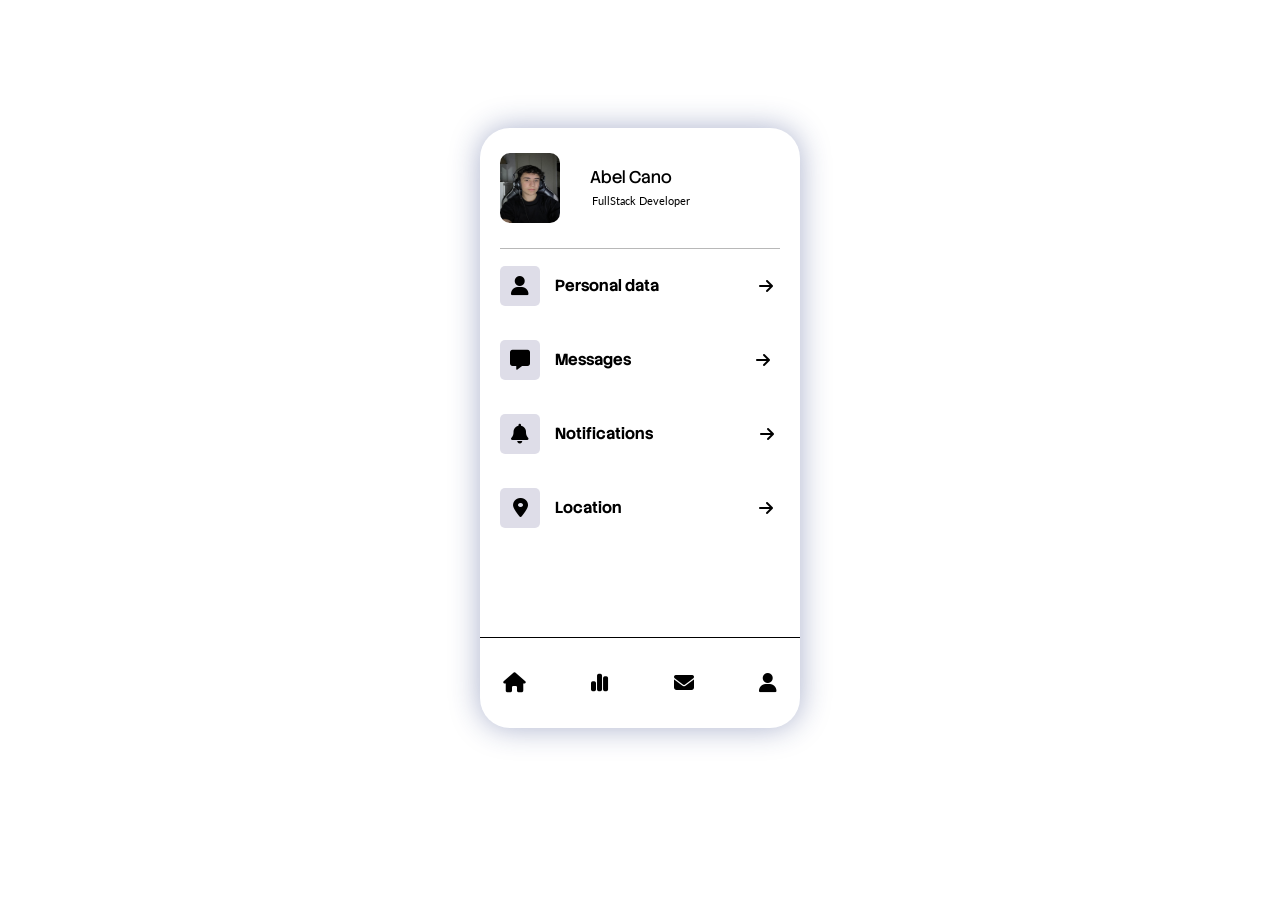
==== index.html @ 65b57f69 "Add files via upload" ====
<!DOCTYPE html>
<html lang="en">
<head>
    <meta charset="UTF-8">
    <meta name="viewport" content="width=device-width, initial-scale=1.0">
    <title>MobileNav</title>
    <link rel="stylesheet" href="style.css">
    <link rel="preconnect" href="https://fonts.googleapis.com">
<link rel="preconnect" href="https://fonts.gstatic.com" crossorigin>
<link href="https://fonts.googleapis.com/css2?family=Lato:ital,wght@0,100;0,300;0,400;0,700;0,900;1,100;1,300;1,400;1,700;1,900&family=Raleway:ital,wght@0,100..900;1,100..900&family=Stack+Sans+Headline:wght@200..700&display=swap" rel="stylesheet">
 <link rel="stylesheet" href="https://cdnjs.cloudflare.com/ajax/libs/font-awesome/6.4.0/css/all.min.css">
</head>
<body>
    <div class="page">
    <div class="mobile">
        <div class="header">
            <img src="foto-persona.jpeg" width="60px" height="70px">
            <h1>Abel Cano</h1>
            <h6>FullStack Developer</h6>
            </div>
            <div class="navbar">
                    <a href="./personal-data.html">
                        <div class="apartado1">
                            <i id="icono1" class="fa-solid fa-user"></i>
                            <h2>Personal data</h2>
                            <i id="flecha1" class="fa-solid fa-arrow-right"></i>
                         </div>
                    </a>
                    <a href="#">
                        <div class="apartado2" >
                            <i id="icono2" class="fa-solid fa-message"></i>
                            <h2>Messages</h2>
                            <i id="flecha2" class="fa-solid fa-arrow-right"></i>
                        </div>
                    </a>
                     <a href="#">
                        <div class="apartado3" >
                            <i id="icono3" class="fa-solid fa-bell"></i>
                            <h2>Notifications</h2>
                            <i id="flecha3" class="fa-solid fa-arrow-right"></i>
                        </div>
                    </a>
                    <a href="#">
                        <div class="apartado4">
                            <i id="icono4" class="fa-solid fa-location-dot"></i>
                            <h2>Location</h2>
                            <i id="flecha4" class="fa-solid fa-arrow-right"></i>
                        </div>
                    </a>
            </div>
              <div class="navbar-down">
                <i class="fa-solid fa-house"></i>
                   <i class="fa-solid fa-chart-simple"></i>
                   <i class="fa-solid fa-envelope"></i>
                <i class="fa-solid fa-user"></i>
    </div>

</div>
</body>
</html>
---- style.css ----
body {
    display: flex;
    flex-direction: column;
    height: 95vh;
    align-items: center;
    justify-content: center;
    animation: fadeIn 0.3s ease-in;
    margin:0;
}
@keyframes fadeIn {
  from {
    opacity: 0;
    transform: translateY(20px);
  }
  to {
    opacity: 1;
    transform: translateY(0);
  }
}

body.fade-out {
  animation: fadeOut 1s ease-out forwards;
}
@keyframes fadeOut {
  from {
    opacity: 1;
    transform: translateY(0);
  }
  to {
    opacity: 0;
    transform: translateY(-20px);
  }
}

.mobile{
    width: 320px;
    height: 600px;
    background-color: rgb(255, 255, 255);
    box-shadow: 0 0 30px rgba(30, 49, 119, 0.376);
    border-radius: 30px;
     overflow: hidden;
     flex-direction: column;
     display: flex;
}

.header{
    display: flex;
    align-items: center;
    background-color: rgb(255, 255, 255);
    border-top-left-radius: 30px;
    border-top-right-radius: 30px;
    height: 120px;
    border-bottom: 1px solid rgba(0, 0, 0, 0.279);
    margin-left: 20px;
        margin-right: 20px;
}

.header img{
    border-radius: 10px;
}

.header h1{
    font-size: 17px;
    font-family: "Stack Sans Headline", sans-serif;
    font-weight: 400;
    margin-left: 30px;
    margin-top: -10px;
}

.header h6 {
    margin-top: 50px;
margin-left:-80px;
font-family: "Lato", sans-serif;
  font-weight: 400;
}




.apartado1:hover{
    background-color: rgba(218, 218, 218, 0.63);
}



h2{
    margin-left: 15px;
    font-size: 16px;
        font-family: "Stack Sans Headline", sans-serif;
}

#flecha1{
    margin-left: 100px;
}

a{
    text-decoration: none;
    color:black;
}


.apartado2:hover{
    background-color: rgba(218, 218, 218, 0.63);
}


#flecha2{
    margin-left: 125px;
}

.apartado3, .apartado1, .apartado2, .apartado4{
    display: flex;
    width: 100%;
    align-items: center;
    height: 6vh;
       padding: 10px 0px;
}

.apartado3:hover{
    background-color: rgba(218, 218, 218, 0.63);
}

#icono3, #icono1, #icono2, #icono4{
    background-color: rgba(202, 200, 219, 0.624);
    display:flex;         
    text-align: center;
    align-items: center;      
    justify-content: center;    
    border-radius:5px;
    margin-left: 20px;
    font-size: 20px;
    height: 40px;
    width: 40px;
}

#flecha3{
    margin-left: 107px;
}

.apartado4:hover{
    background-color: rgba(218, 218, 218, 0.63);
}

#flecha4{
    margin-left: 137px;
}

.navbar-down{
width: 100%;
height: 10vh;
border-top: 1px solid black;
text-align: center;
display: inline-flex;
  justify-content: space-around;
  font-size: 20px;
  align-items: center;
gap: 20px;
 margin-top: auto;
}

.navbar-down i{
    padding: 10px 10px;
}

.navbar-down i:hover {
    background-color: rgba(200, 199, 199, 0.526);
    border-radius: 30px;
}
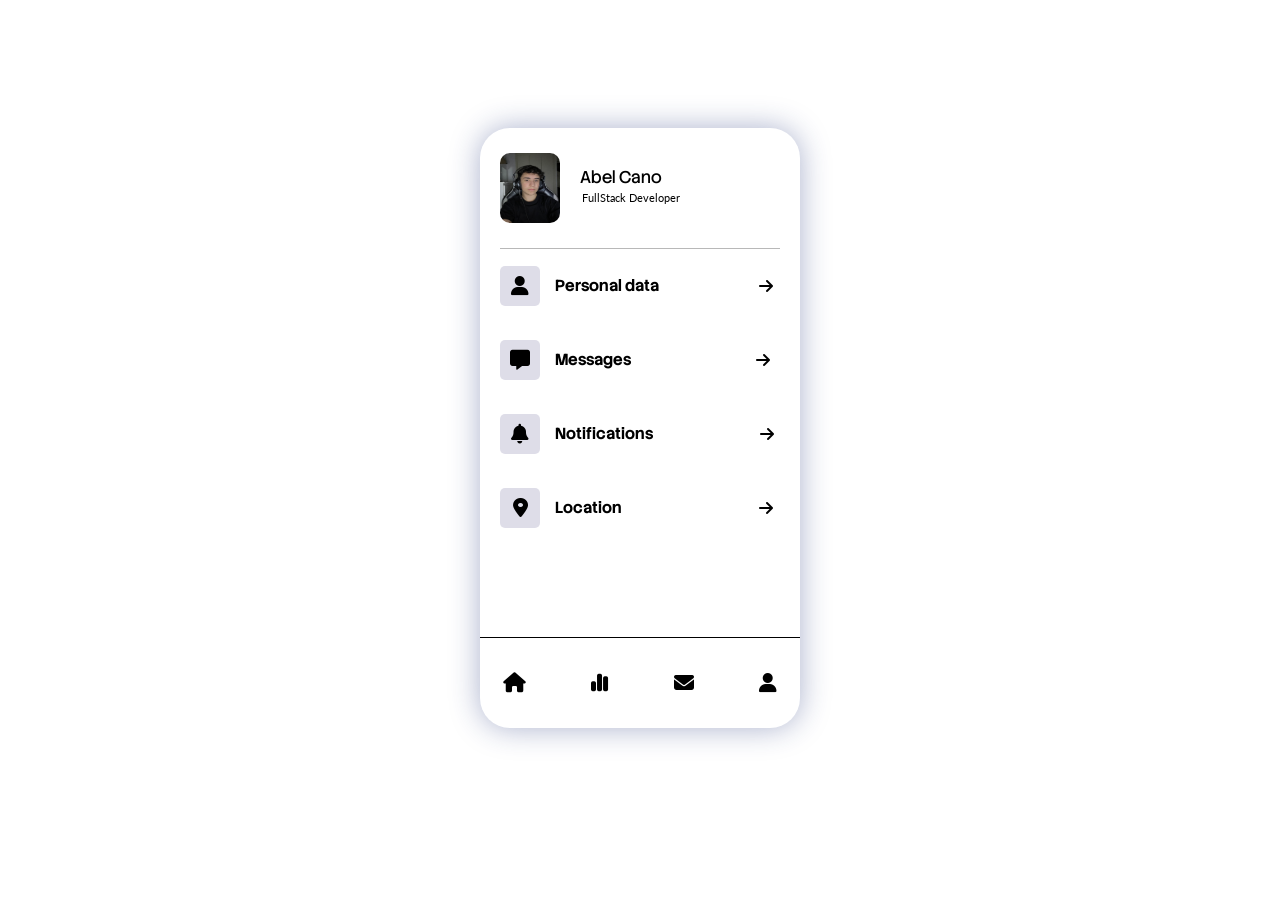
==== commit e0b47a87: "Add files via upload" ====
--- a/index.html
+++ b/index.html
@@ -26,14 +26,14 @@
                             <i id="flecha1" class="fa-solid fa-arrow-right"></i>
                          </div>
                     </a>
-                    <a href="#">
+                    <a href="./messages.html">
                         <div class="apartado2" >
                             <i id="icono2" class="fa-solid fa-message"></i>
                             <h2>Messages</h2>
                             <i id="flecha2" class="fa-solid fa-arrow-right"></i>
                         </div>
                     </a>
-                     <a href="#">
+                     <a href="./notifications.html">
                         <div class="apartado3" >
                             <i id="icono3" class="fa-solid fa-bell"></i>
                             <h2>Notifications</h2>
--- a/style.css
+++ b/style.css
@@ -68,7 +68,7 @@
 }
 
 .header h6 {
-    margin-top: 50px;
+    margin-top: 20px;
 margin-left:-80px;
 font-family: "Lato", sans-serif;
   font-weight: 400;
@@ -165,4 +165,139 @@
 .navbar-down i:hover {
     background-color: rgba(200, 199, 199, 0.526);
     border-radius: 30px;
-}+}
+
+
+/*MESSAGES.HTML*/
+
+
+.mobile1{
+    width: 320px;
+    height: 600px;
+    background-color: rgb(255, 255, 255);
+    box-shadow: 0 0 30px rgba(30, 49, 119, 0.376);
+    border-radius: 30px;
+     overflow: hidden;
+     flex-direction:column;
+     display: flex;
+     margin: 0;
+}
+
+
+
+
+.mobile1 h1,h6{
+      margin: 0;
+}
+
+
+.header h1{
+    margin-left: 20px;
+
+}
+
+
+.mobile1 h5{
+font-size: 10px;
+font-family: Arial, Helvetica, sans-serif;
+font-weight: 300;
+margin-left: 5px;
+top: 100px;
+border-radius: 20px;
+border: 1px solid black;
+margin-right: 30px;
+padding: 5px 5px;
+background-color: #a7bdde;
+animation: message 1s ease;
+}
+.mobile1 h5:hover{
+    background-color: #97afd4;
+}
+
+@keyframes message{
+    from {
+        transform: translateY(1000%);
+    }
+    to{
+        transform: translateY(0%);
+    }
+}
+.mobile1 input{
+    margin-top:51vh;
+    height:5vh;
+    margin-left: 7%;
+    margin-right: 7%;
+    border: none;
+    border-radius: 20px;
+    border: 1px solid rgba(0, 0, 0, 0.372);
+}
+.mobile1 input:hover{
+    background-color: rgb(226, 226, 226);
+}
+
+.mobile1 input::placeholder{
+    font-size: 13px;
+left: 20px;
+}
+
+/*NOTIFICATIONS PANEL*/
+
+.header2{
+     display: flex;
+    align-items: center;
+    background-color: rgb(255, 255, 255);
+    border-top-left-radius: 30px;
+    border-top-right-radius: 30px;
+    height: 120px;
+    border-bottom: 1px solid rgba(0, 0, 0, 0.279);
+    margin-left: 20px;
+    margin-right: 20px;
+      text-align: center;
+}
+
+.header2 h1{
+  font-family: "Stack Sans Headline", sans-serif;
+  font-size: 30px;
+  text-align: center;
+}
+
+.mobile2{
+      width: 320px;
+    height: 600px;
+    background-color: rgb(255, 255, 255);
+    box-shadow: 0 0 30px rgba(30, 49, 119, 0.376);
+    border-radius: 30px;
+     overflow: hidden;
+     flex-direction: column;
+     display: inline-block;
+}
+#button1{
+    width:60px;
+    margin-top: 20px;
+  padding: 5px 10px;
+  margin-left: 20px;
+  border: 0;
+  color:#0000FF;
+    font-family: Arial, Helvetica, sans-serif;
+    font-weight: 600;
+    text-align: center;
+    align-items: center;
+    justify-content: center;
+    border-bottom: 2px solid #0000FF;
+    gap:10px
+}
+#button2{
+    width:60px;
+    margin-top: 20px;
+  padding: 5px 10px;
+  margin-left: 10px;
+  border: 0;
+  color:#0000FF;
+    font-family: Arial, Helvetica, sans-serif;
+    font-weight: 600;
+    text-align: center;
+    align-items: center;
+    justify-content: center;
+    border-bottom: 2px solid #0000FF;
+}
+
